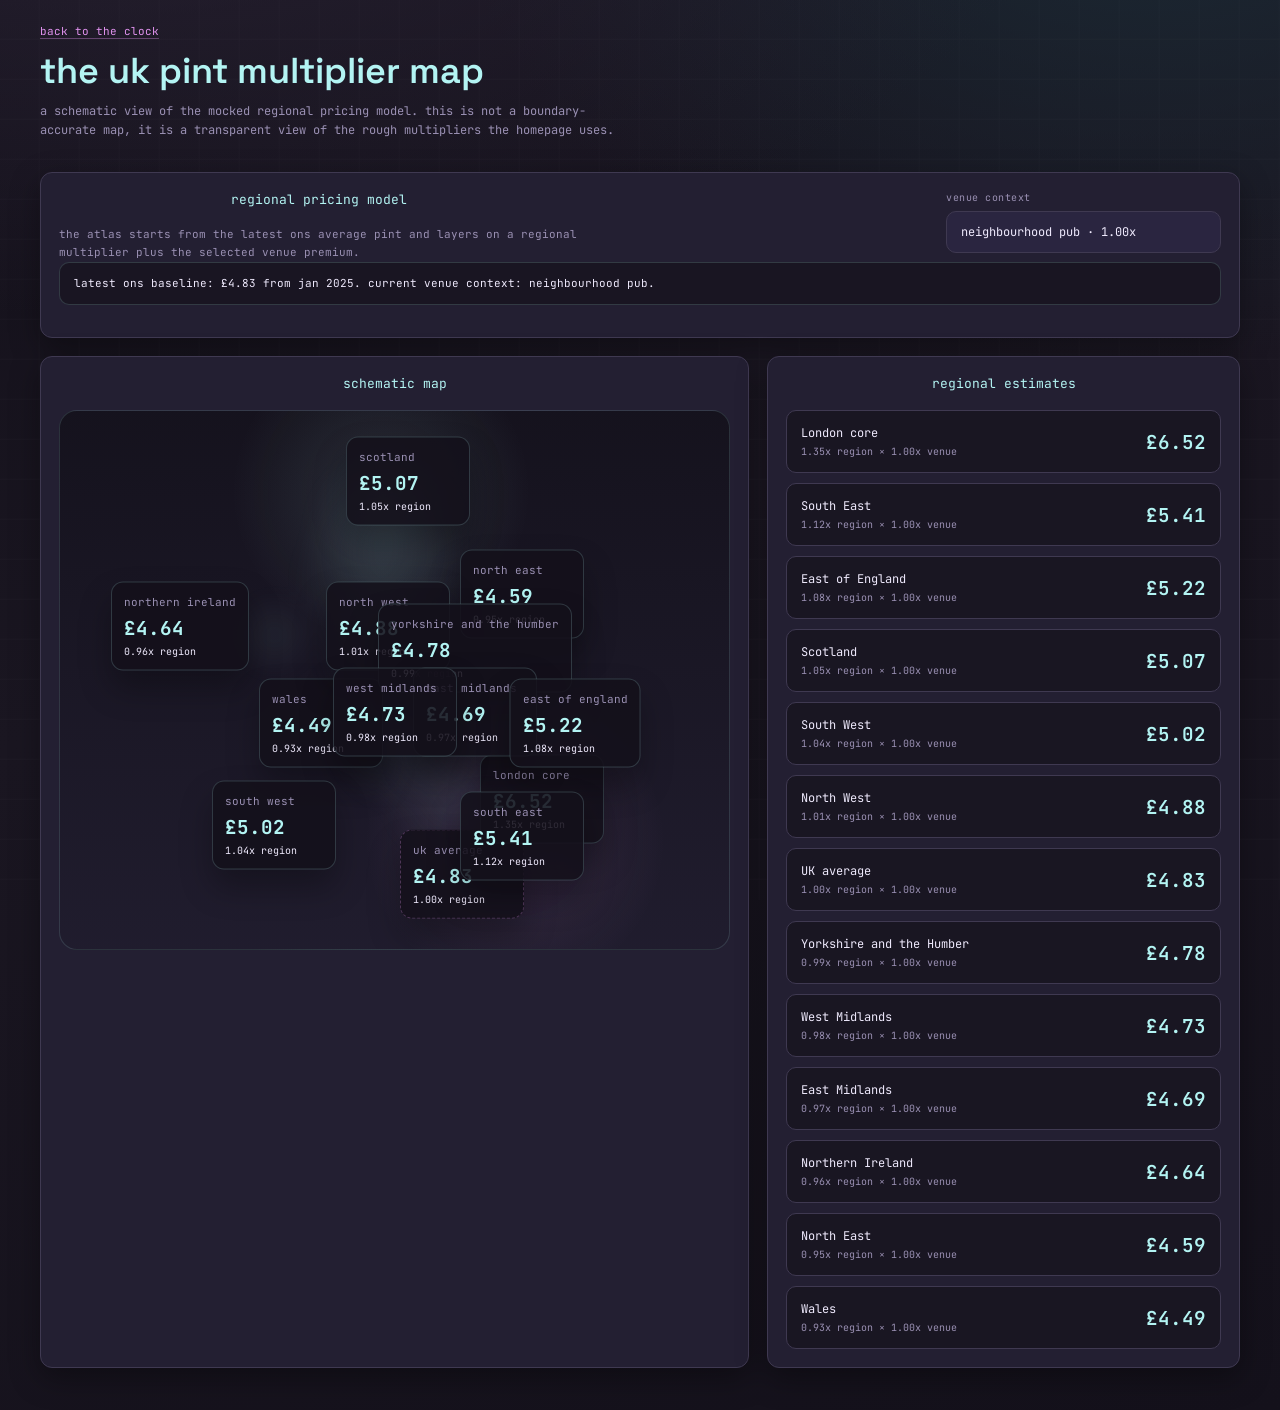
==== regions.html @ 5cff4759 "Refine location model and add multiplier atlas" ====
<!DOCTYPE html>
<html lang="en">
<head>
  <meta charset="UTF-8">
  <meta name="viewport" content="width=device-width, initial-scale=1.0">
  <meta name="theme-color" content="#1a1621">
  <title>The UK Pint Multiplier Map</title>
  <link rel="preconnect" href="https://fonts.googleapis.com">
  <link rel="preconnect" href="https://fonts.gstatic.com" crossorigin>
  <link href="https://fonts.googleapis.com/css2?family=JetBrains+Mono:wght@400;600&family=Space+Grotesk:wght@400;600&display=swap" rel="stylesheet">
  <link rel="stylesheet" href="style.css?v=4">
</head>
<body>
  <div class="shell shell-wide">
    <header class="hero hero-left">
      <p class="eyebrow"><a href="index.html">back to the clock</a></p>
      <h1>the uk pint multiplier map</h1>
      <p class="description description-left">a schematic view of the mocked regional pricing model. this is not a boundary-accurate map, it is a transparent view of the rough multipliers the homepage uses.</p>
    </header>

    <section class="panel atlas-summary">
      <div class="atlas-summary-row">
        <div>
          <h3>regional pricing model</h3>
          <p class="panel-copy">the atlas starts from the latest ons average pint and layers on a regional multiplier plus the selected venue premium.</p>
        </div>
        <label class="field atlas-select">
          <span class="field-label">venue context</span>
          <select id="atlas-venue-select"></select>
        </label>
      </div>
      <p class="location-status" id="atlas-status">loading current ons baseline...</p>
    </section>

    <section class="atlas-grid">
      <div class="panel atlas-map-panel">
        <h3>schematic map</h3>
        <div class="map-surface" id="region-map"></div>
      </div>
      <div class="panel atlas-table-panel">
        <h3>regional estimates</h3>
        <div class="atlas-table" id="atlas-table"></div>
      </div>
    </section>
  </div>

  <script src="pricing-model.js"></script>
  <script src="regions.js?v=1"></script>
</body>
</html>
---- style.css ----
:root {
  --bg-0: #14111b;
  --bg-1: #1a1621;
  --bg-2: #231f32;
  --bg-3: #2a2540;
  --ink: #eee9fc;
  --muted: #9a90b3;
  --line: #3f3951;
  --accent: #b3f4f3;
  --accent-2: #e192ef;
  --accent-3: #b1f2a7;
  --warn: #f0c27b;
  --danger: #e965a5;
  --shadow: rgba(0, 0, 0, 0.35);
}

* {
  margin: 0;
  padding: 0;
  box-sizing: border-box;
}

body {
  font-family: "JetBrains Mono", "SF Mono", Consolas, monospace;
  background: radial-gradient(1000px 600px at 10% -20%, #2b2436, transparent),
    radial-gradient(700px 500px at 90% -10%, #1c2a35, transparent),
    linear-gradient(160deg, var(--bg-0), var(--bg-1) 40%, var(--bg-0));
  color: var(--ink);
  min-height: 100vh;
  padding: 24px;
}

body::before {
  content: "";
  position: fixed;
  inset: 0;
  background-image:
    linear-gradient(transparent 95%, rgba(255, 255, 255, 0.03)),
    linear-gradient(90deg, transparent 95%, rgba(255, 255, 255, 0.02));
  background-size: 40px 40px;
  pointer-events: none;
  opacity: 0.4;
  mix-blend-mode: screen;
}

.shell {
  max-width: 900px;
  margin: 0 auto;
  position: relative;
  z-index: 1;
}

.hero {
  text-align: center;
  margin-bottom: 32px;
}

.hero-left {
  text-align: left;
}

.eyebrow {
  font-size: 11px;
  color: var(--accent-2);
  text-transform: lowercase;
  margin-bottom: 10px;
}

.eyebrow a,
.panel-link-row a {
  color: inherit;
  text-decoration: none;
  border-bottom: 1px solid rgba(225, 146, 239, 0.35);
}

.eyebrow a:hover,
.panel-link-row a:hover {
  border-bottom-color: currentColor;
}

h1 {
  font-family: "Space Grotesk", "JetBrains Mono", sans-serif;
  font-size: 36px;
  font-weight: 600;
  color: var(--accent);
  text-transform: lowercase;
  margin-bottom: 8px;
}

.subtitle {
  font-size: 16px;
  color: var(--accent-2);
  text-transform: lowercase;
  margin-bottom: 8px;
}

.description {
  font-size: 12px;
  color: var(--muted);
  max-width: 600px;
  margin: 0 auto;
  line-height: 1.6;
  text-transform: lowercase;
}

.description-left {
  margin: 0;
}

.status-badge {
  display: inline-flex;
  align-items: center;
  gap: 8px;
  padding: 6px 12px;
  border-radius: 999px;
  border: 1px solid var(--line);
  color: var(--accent-3);
  font-size: 11px;
  text-transform: lowercase;
  background: rgba(34, 31, 50, 0.6);
  margin: 0 auto 30px;
  width: fit-content;
  display: flex;
}

.status-badge .dot {
  width: 6px;
  height: 6px;
  border-radius: 50%;
  background: currentColor;
  box-shadow: 0 0 12px currentColor;
  animation: pulse 2s infinite;
}

@keyframes pulse {
  0%, 100% { opacity: 1; }
  50% { opacity: 0.7; }
}

.clock {
  display: flex;
  justify-content: center;
  align-items: center;
  flex-wrap: wrap;
  gap: 10px;
  margin-bottom: 32px;
  background: var(--bg-2);
  padding: 30px;
  border-radius: 12px;
  border: 1px solid var(--line);
  box-shadow: 0 10px 30px var(--shadow);
}

.clock-segment {
  text-align: center;
}

.clock-year-group {
  display: contents;
}

.clock-year-group.is-hidden {
  display: none;
}

.clock-value {
  font-family: 'Courier New', monospace;
  font-size: 3.5rem;
  font-weight: 700;
  color: var(--accent);
  text-shadow: 
    0 0 10px rgba(179, 244, 243, 0.6),
    0 0 20px rgba(179, 244, 243, 0.3);
  line-height: 1;
  min-width: 100px;
}

.clock-label {
  font-size: 10px;
  color: var(--muted);
  margin-top: 5px;
  text-transform: lowercase;
  letter-spacing: 1px;
}

.clock-separator {
  font-family: 'Courier New', monospace;
  font-size: 3rem;
  color: var(--accent);
  opacity: 0.6;
  margin: 0 5px;
}

.stats {
  display: grid;
  grid-template-columns: repeat(auto-fit, minmax(200px, 1fr));
  gap: 18px;
  margin-bottom: 32px;
}

.stat {
  background: var(--bg-2);
  padding: 18px;
  border-radius: 12px;
  border: 1px solid var(--line);
  text-align: center;
  box-shadow: 0 10px 30px var(--shadow);
  transition: border-color 0.15s, transform 0.15s;
}

.stat:hover {
  border-color: var(--accent);
  transform: translateY(-2px);
}

.stat-label {
  font-size: 10px;
  color: var(--muted);
  margin-bottom: 8px;
  text-transform: lowercase;
  letter-spacing: 0.5px;
}

.stat-value {
  font-size: 1.8rem;
  font-weight: 600;
  color: var(--accent);
  margin-bottom: 5px;
}

.stat-note {
  font-size: 11px;
  color: var(--ink);
  text-transform: lowercase;
}

.panel {
  background: var(--bg-2);
  border: 1px solid var(--line);
  border-radius: 12px;
  padding: 18px;
  margin-bottom: 18px;
  box-shadow: 0 10px 30px var(--shadow);
  transition: border-color 0.15s;
}

.panel h3 {
  font-size: 13px;
  color: var(--accent);
  margin-bottom: 18px;
  text-align: center;
  text-transform: lowercase;
  font-weight: 400;
}

.panel-header {
  display: flex;
  justify-content: space-between;
  align-items: flex-start;
  gap: 16px;
  margin-bottom: 18px;
}

.panel-header h3 {
  text-align: left;
  margin-bottom: 8px;
}

.panel-copy {
  font-size: 11px;
  line-height: 1.6;
  color: var(--muted);
  text-transform: lowercase;
  max-width: 520px;
}

.secondary-btn {
  border: 1px solid var(--line);
  background: transparent;
  color: var(--accent);
  border-radius: 999px;
  padding: 10px 14px;
  font-family: inherit;
  font-size: 11px;
  text-transform: lowercase;
  cursor: pointer;
  transition: border-color 0.15s, color 0.15s, transform 0.15s;
}

.secondary-btn:hover:not(:disabled) {
  border-color: var(--accent);
  transform: translateY(-1px);
}

.secondary-btn:disabled {
  cursor: not-allowed;
  color: var(--muted);
}

.location-controls {
  display: grid;
  grid-template-columns: repeat(2, minmax(0, 1fr));
  gap: 14px;
  margin-bottom: 14px;
}

.panel-link-row {
  margin-bottom: 14px;
  font-size: 11px;
  color: var(--accent-2);
  text-transform: lowercase;
}

.field {
  display: flex;
  flex-direction: column;
  gap: 7px;
}

.field-label {
  font-size: 10px;
  letter-spacing: 0.5px;
  color: var(--muted);
  text-transform: lowercase;
}

.field select {
  appearance: none;
  border: 1px solid var(--line);
  border-radius: 10px;
  background: var(--bg-3);
  color: var(--ink);
  padding: 12px 14px;
  font-family: inherit;
  font-size: 12px;
  text-transform: lowercase;
}

.field select:focus {
  outline: 1px solid var(--accent);
  border-color: var(--accent);
}

.location-status {
  padding: 12px 14px;
  border-radius: 10px;
  background: rgba(20, 17, 27, 0.65);
  border: 1px solid rgba(179, 244, 243, 0.16);
  color: var(--ink);
  font-size: 11px;
  line-height: 1.6;
  text-transform: lowercase;
  margin-bottom: 14px;
}

.local-stats {
  display: grid;
  grid-template-columns: repeat(3, minmax(0, 1fr));
  gap: 14px;
}

.mini-stat {
  padding: 16px;
  border-radius: 12px;
  border: 1px solid var(--line);
  background: rgba(20, 17, 27, 0.7);
  box-shadow: 0 10px 24px rgba(0, 0, 0, 0.22);
}

.mini-stat-label {
  font-size: 10px;
  color: var(--muted);
  margin-bottom: 8px;
  letter-spacing: 0.5px;
  text-transform: lowercase;
}

.mini-stat-value {
  font-size: 1.7rem;
  font-weight: 600;
  color: var(--accent);
  margin-bottom: 6px;
}

.mini-stat-note {
  font-size: 11px;
  color: var(--ink);
  line-height: 1.5;
  text-transform: lowercase;
}

.slider-container {
  margin-bottom: 18px;
}

.slider-labels {
  display: flex;
  justify-content: space-between;
  align-items: center;
  margin-bottom: 10px;
  font-size: 11px;
  color: var(--muted);
  text-transform: lowercase;
}

.slider-value {
  font-size: 1.5rem;
  color: var(--accent);
  font-weight: 600;
}

#threshold {
  width: 100%;
  height: 8px;
  border-radius: 5px;
  background: linear-gradient(to right, var(--bg-3), var(--accent));
  outline: none;
  -webkit-appearance: none;
}

#threshold::-webkit-slider-thumb {
  -webkit-appearance: none;
  appearance: none;
  width: 24px;
  height: 24px;
  border-radius: 50%;
  background: var(--accent);
  cursor: pointer;
  box-shadow: 0 0 10px rgba(179, 244, 243, 0.5);
}

#threshold::-moz-range-thumb {
  width: 24px;
  height: 24px;
  border-radius: 50%;
  background: var(--accent);
  cursor: pointer;
  border: none;
  box-shadow: 0 0 10px rgba(179, 244, 243, 0.5);
}

.presets {
  display: flex;
  gap: 8px;
  justify-content: center;
  flex-wrap: wrap;
}

.preset-btn {
  background: transparent;
  border: 1px solid var(--line);
  color: var(--muted);
  padding: 8px 14px;
  border-radius: 8px;
  font-size: 12px;
  font-family: inherit;
  cursor: pointer;
  text-transform: lowercase;
  transition: all 0.15s;
}

.preset-btn:hover {
  border-color: var(--accent);
  color: var(--accent);
}

.preset-btn.active {
  background: var(--accent);
  color: var(--bg-1);
  border-color: transparent;
  box-shadow: 0 10px 20px rgba(179, 244, 243, 0.2);
}

#price-chart {
  max-height: 400px;
}

.chart-legend {
  display: flex;
  justify-content: center;
  gap: 30px;
  margin-top: 15px;
}

.legend-item {
  display: flex;
  align-items: center;
  gap: 8px;
  font-size: 11px;
  color: var(--muted);
  text-transform: lowercase;
}

.legend-line {
  width: 30px;
  height: 3px;
  display: inline-block;
}

.legend-line.historical {
  background: var(--accent);
}

.legend-line.predicted {
  background: var(--accent);
  opacity: 0.5;
  border-top: 2px dashed var(--accent);
  height: 0;
}

.footer {
  margin-top: 24px;
  text-align: center;
  font-size: 11px;
  color: var(--muted);
  line-height: 1.6;
  text-transform: lowercase;
}

.shell-wide {
  max-width: 1200px;
}

.atlas-summary-row {
  display: flex;
  justify-content: space-between;
  align-items: flex-start;
  gap: 20px;
}

.atlas-select {
  min-width: 260px;
}

.atlas-grid {
  display: grid;
  grid-template-columns: minmax(0, 1.2fr) minmax(320px, 0.8fr);
  gap: 18px;
}

.atlas-map-panel,
.atlas-table-panel {
  min-height: 620px;
}

.map-surface {
  position: relative;
  min-height: 540px;
  border-radius: 18px;
  overflow: hidden;
  background:
    radial-gradient(circle at 48% 15%, rgba(179, 244, 243, 0.12), transparent 26%),
    radial-gradient(circle at 68% 80%, rgba(225, 146, 239, 0.12), transparent 24%),
    linear-gradient(180deg, rgba(20, 17, 27, 0.9), rgba(32, 28, 45, 0.9));
  border: 1px solid rgba(179, 244, 243, 0.14);
}

.map-backdrop {
  position: absolute;
  inset: 8% 14%;
  background:
    radial-gradient(circle at 48% 16%, rgba(179, 244, 243, 0.08), rgba(179, 244, 243, 0) 18%),
    radial-gradient(circle at 47% 28%, rgba(179, 244, 243, 0.08), rgba(179, 244, 243, 0) 22%),
    radial-gradient(circle at 47% 44%, rgba(179, 244, 243, 0.08), rgba(179, 244, 243, 0) 18%),
    radial-gradient(circle at 50% 64%, rgba(179, 244, 243, 0.08), rgba(179, 244, 243, 0) 18%),
    radial-gradient(circle at 62% 76%, rgba(179, 244, 243, 0.08), rgba(179, 244, 243, 0) 16%),
    radial-gradient(circle at 25% 40%, rgba(179, 244, 243, 0.06), rgba(179, 244, 243, 0) 10%);
  filter: blur(8px);
}

.map-chip {
  position: absolute;
  transform: translate(-50%, -50%);
  min-width: 124px;
  padding: 12px;
  border-radius: 12px;
  border: 1px solid rgba(179, 244, 243, 0.18);
  background: rgba(20, 17, 27, 0.88);
  box-shadow: 0 18px 32px rgba(0, 0, 0, 0.28);
}

.map-chip-anchor {
  border-style: dashed;
  border-color: rgba(225, 146, 239, 0.28);
}

.map-chip-name {
  display: block;
  font-size: 11px;
  color: var(--muted);
  margin-bottom: 6px;
  text-transform: lowercase;
}

.map-chip-price {
  display: block;
  font-size: 1.2rem;
  color: var(--accent);
  margin-bottom: 4px;
}

.map-chip-meta {
  display: block;
  font-size: 10px;
  color: var(--ink);
  text-transform: lowercase;
}

.atlas-table {
  display: grid;
  gap: 10px;
}

.atlas-row {
  display: flex;
  justify-content: space-between;
  align-items: center;
  gap: 16px;
  padding: 14px;
  border-radius: 10px;
  border: 1px solid var(--line);
  background: rgba(20, 17, 27, 0.66);
}

.atlas-row-title {
  font-size: 12px;
  color: var(--ink);
  margin-bottom: 4px;
}

.atlas-row-note {
  font-size: 10px;
  color: var(--muted);
  text-transform: lowercase;
}

.atlas-row-value {
  font-size: 1.2rem;
  font-weight: 600;
  color: var(--accent);
}

@media (max-width: 640px) {
  body {
    padding: 16px;
  }
  
  h1 {
    font-size: 28px;
  }
  
  .subtitle {
    font-size: 14px;
  }
  
  .clock-value {
    font-size: 2.5rem;
    min-width: 70px;
  }
  
  .clock-separator {
    font-size: 2rem;
  }
  
  .stats {
    grid-template-columns: 1fr 1fr;
  }

  .panel-header,
  .location-controls,
  .local-stats {
    grid-template-columns: 1fr;
    display: grid;
  }

  .panel-header {
    gap: 12px;
  }

  .secondary-btn {
    width: 100%;
  }

  .atlas-summary-row,
  .atlas-grid,
  .atlas-row {
    display: grid;
  }

  .atlas-select {
    min-width: 0;
  }

  .atlas-map-panel,
  .atlas-table-panel {
    min-height: auto;
  }

  .map-surface {
    min-height: 760px;
  }

  .map-chip {
    min-width: 112px;
  }
}
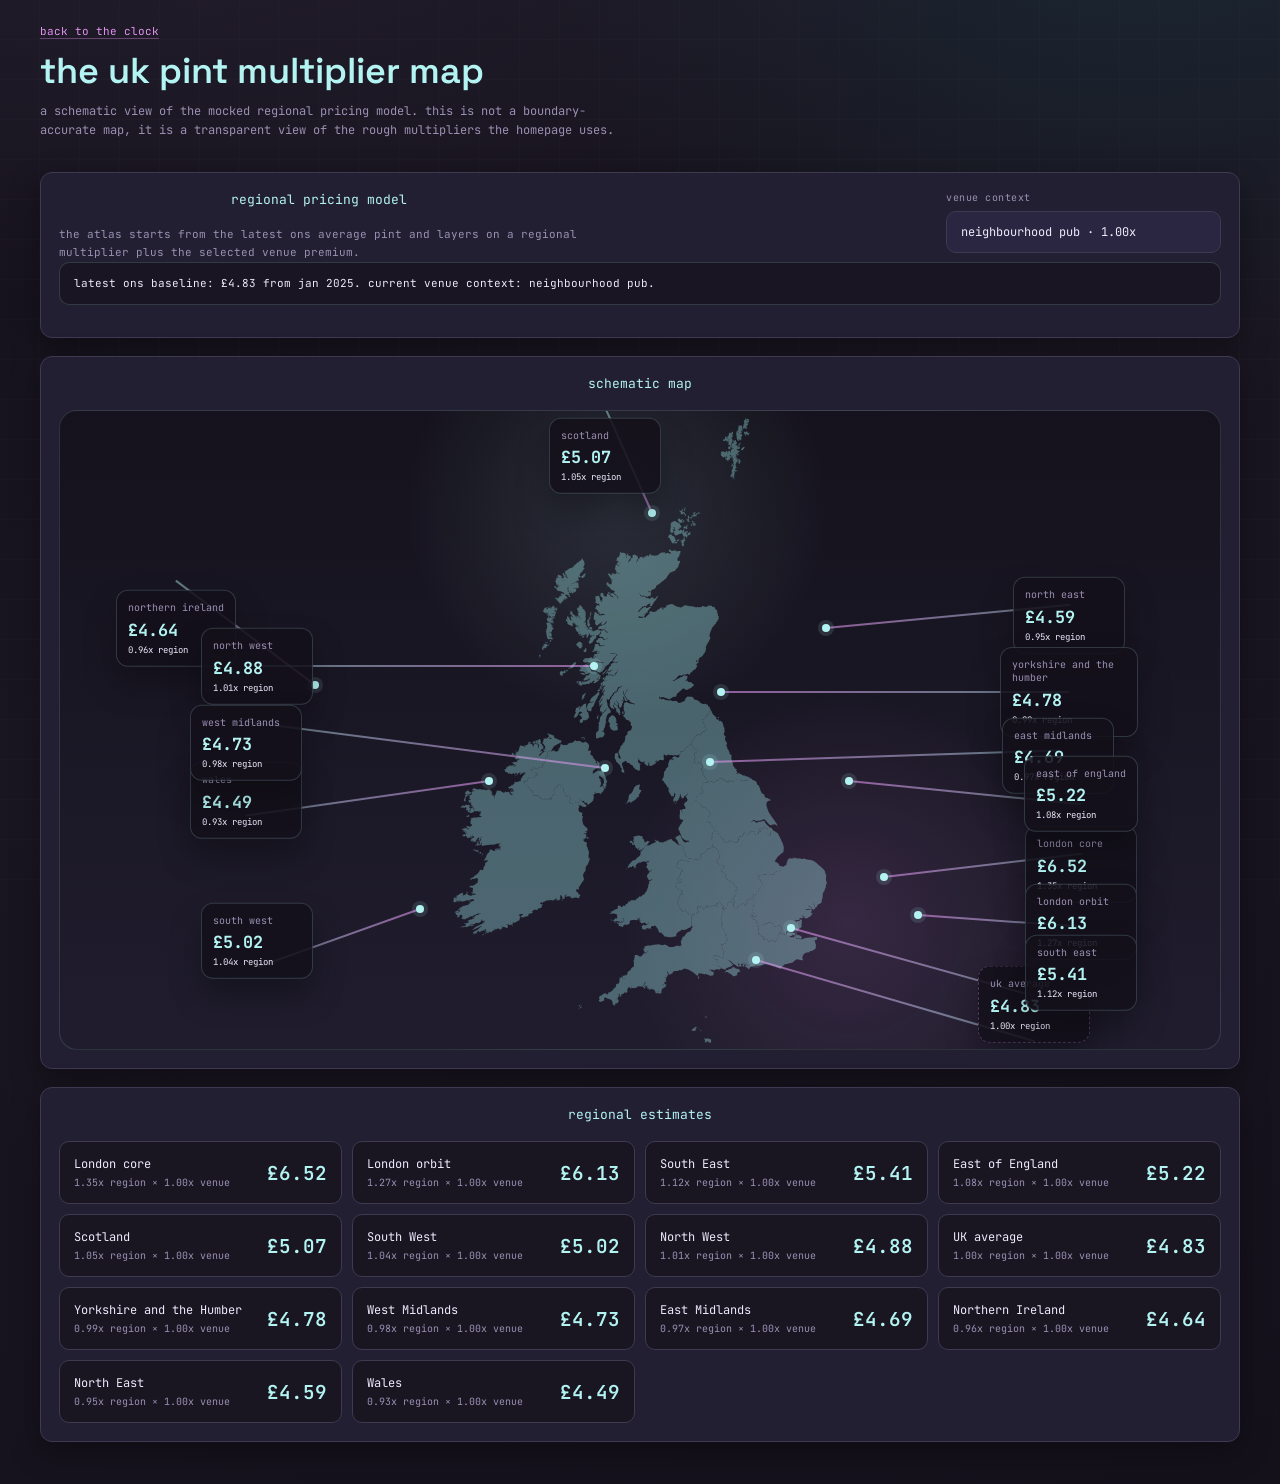
==== commit e02954d5: "Move atlas estimates below the map" ====
--- a/regions.html
+++ b/regions.html
@@ -32,15 +32,14 @@
       <p class="location-status" id="atlas-status">loading current ons baseline...</p>
     </section>
 
-    <section class="atlas-grid">
-      <div class="panel atlas-map-panel">
-        <h3>schematic map</h3>
-        <div class="map-surface" id="region-map"></div>
-      </div>
-      <div class="panel atlas-table-panel">
-        <h3>regional estimates</h3>
-        <div class="atlas-table" id="atlas-table"></div>
-      </div>
+    <section class="panel atlas-map-panel">
+      <h3>schematic map</h3>
+      <div class="map-surface" id="region-map"></div>
+    </section>
+
+    <section class="panel atlas-table-panel atlas-table-panel-wide">
+      <h3>regional estimates</h3>
+      <div class="atlas-table" id="atlas-table"></div>
     </section>
   </div>
 
--- a/style.css
+++ b/style.css
@@ -532,20 +532,18 @@
   min-width: 260px;
 }
 
-.atlas-grid {
-  display: grid;
-  grid-template-columns: minmax(0, 1.2fr) minmax(320px, 0.8fr);
-  gap: 18px;
-}
-
 .atlas-map-panel,
 .atlas-table-panel {
-  min-height: 620px;
+  min-height: 0;
+}
+
+.atlas-table-panel-wide {
+  margin-top: 18px;
 }
 
 .map-surface {
   position: relative;
-  min-height: 540px;
+  min-height: 640px;
   border-radius: 18px;
   overflow: hidden;
   background:
@@ -557,22 +555,47 @@
 
 .map-backdrop {
   position: absolute;
-  inset: 8% 14%;
-  background:
-    radial-gradient(circle at 48% 16%, rgba(179, 244, 243, 0.08), rgba(179, 244, 243, 0) 18%),
-    radial-gradient(circle at 47% 28%, rgba(179, 244, 243, 0.08), rgba(179, 244, 243, 0) 22%),
-    radial-gradient(circle at 47% 44%, rgba(179, 244, 243, 0.08), rgba(179, 244, 243, 0) 18%),
-    radial-gradient(circle at 50% 64%, rgba(179, 244, 243, 0.08), rgba(179, 244, 243, 0) 18%),
-    radial-gradient(circle at 62% 76%, rgba(179, 244, 243, 0.08), rgba(179, 244, 243, 0) 16%),
-    radial-gradient(circle at 25% 40%, rgba(179, 244, 243, 0.06), rgba(179, 244, 243, 0) 10%);
-  filter: blur(8px);
+  inset: 1% 3%;
+  width: 94%;
+  height: 98%;
+  overflow: visible;
+}
+
+.map-backdrop-image {
+  object-fit: contain;
+  opacity: 0.34;
+  mix-blend-mode: screen;
+  filter: brightness(0) saturate(100%) invert(92%) sepia(32%) saturate(530%) hue-rotate(116deg) brightness(103%) contrast(95%);
+}
+
+.map-link {
+  position: absolute;
+  z-index: 1;
+  height: 2px;
+  transform-origin: left center;
+  background: linear-gradient(90deg, rgba(225, 146, 239, 0.65), rgba(179, 244, 243, 0.5));
+  opacity: 0.9;
+}
+
+.map-pin {
+  position: absolute;
+  z-index: 2;
+  width: 8px;
+  height: 8px;
+  margin-left: -4px;
+  margin-top: -4px;
+  border-radius: 999px;
+  background: var(--accent);
+  box-shadow: 0 0 0 4px rgba(179, 244, 243, 0.12);
 }
 
 .map-chip {
   position: absolute;
+  z-index: 3;
   transform: translate(-50%, -50%);
-  min-width: 124px;
-  padding: 12px;
+  min-width: 112px;
+  max-width: 138px;
+  padding: 10px 11px;
   border-radius: 12px;
   border: 1px solid rgba(179, 244, 243, 0.18);
   background: rgba(20, 17, 27, 0.88);
@@ -586,28 +609,30 @@
 
 .map-chip-name {
   display: block;
-  font-size: 11px;
-  color: var(--muted);
-  margin-bottom: 6px;
-  text-transform: lowercase;
+  font-size: 10px;
+  color: var(--muted);
+  margin-bottom: 4px;
+  text-transform: lowercase;
+  line-height: 1.35;
 }
 
 .map-chip-price {
   display: block;
-  font-size: 1.2rem;
-  color: var(--accent);
-  margin-bottom: 4px;
+  font-size: 1.05rem;
+  color: var(--accent);
+  margin-bottom: 3px;
 }
 
 .map-chip-meta {
   display: block;
-  font-size: 10px;
+  font-size: 9px;
   color: var(--ink);
   text-transform: lowercase;
 }
 
 .atlas-table {
   display: grid;
+  grid-template-columns: repeat(auto-fit, minmax(280px, 1fr));
   gap: 10px;
 }
 
@@ -682,7 +707,6 @@
   }
 
   .atlas-summary-row,
-  .atlas-grid,
   .atlas-row {
     display: grid;
   }
@@ -697,10 +721,11 @@
   }
 
   .map-surface {
-    min-height: 760px;
+    min-height: 920px;
   }
 
   .map-chip {
-    min-width: 112px;
-  }
-}
+    min-width: 108px;
+    max-width: 124px;
+  }
+}
